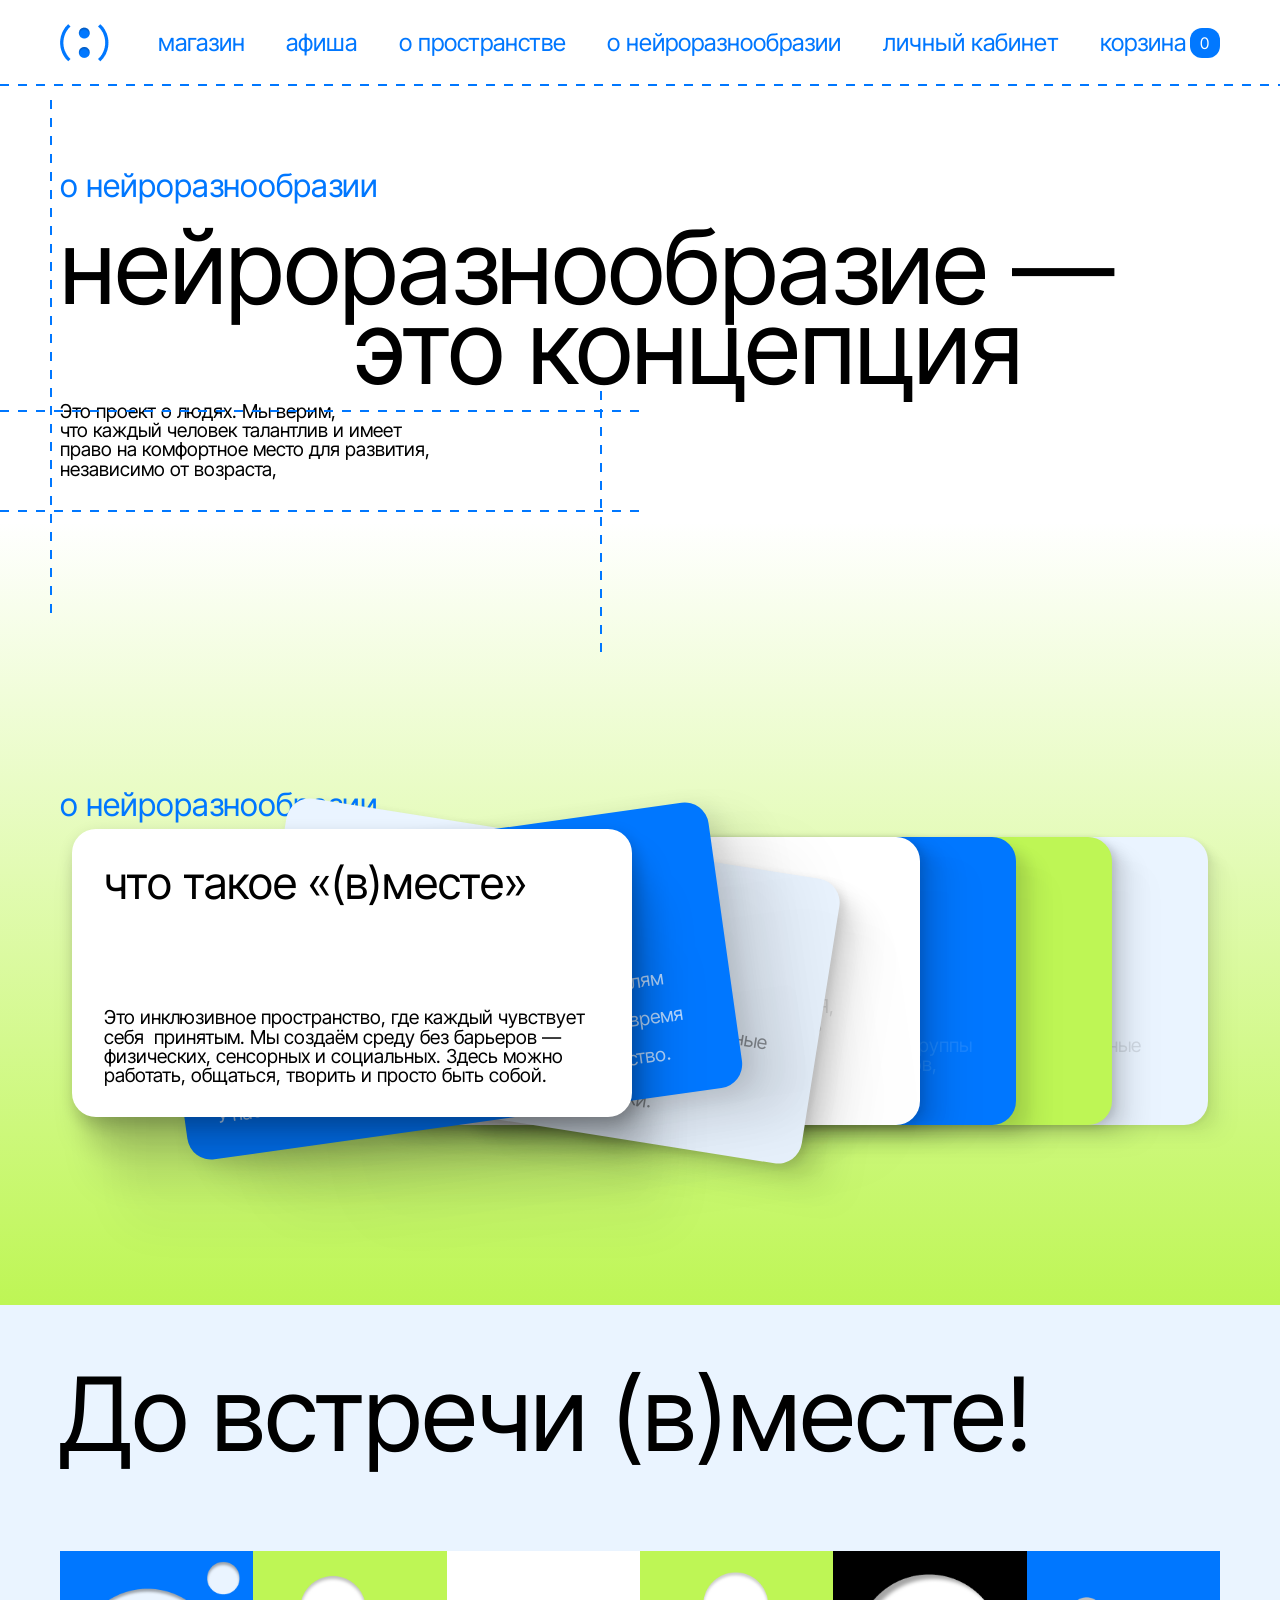
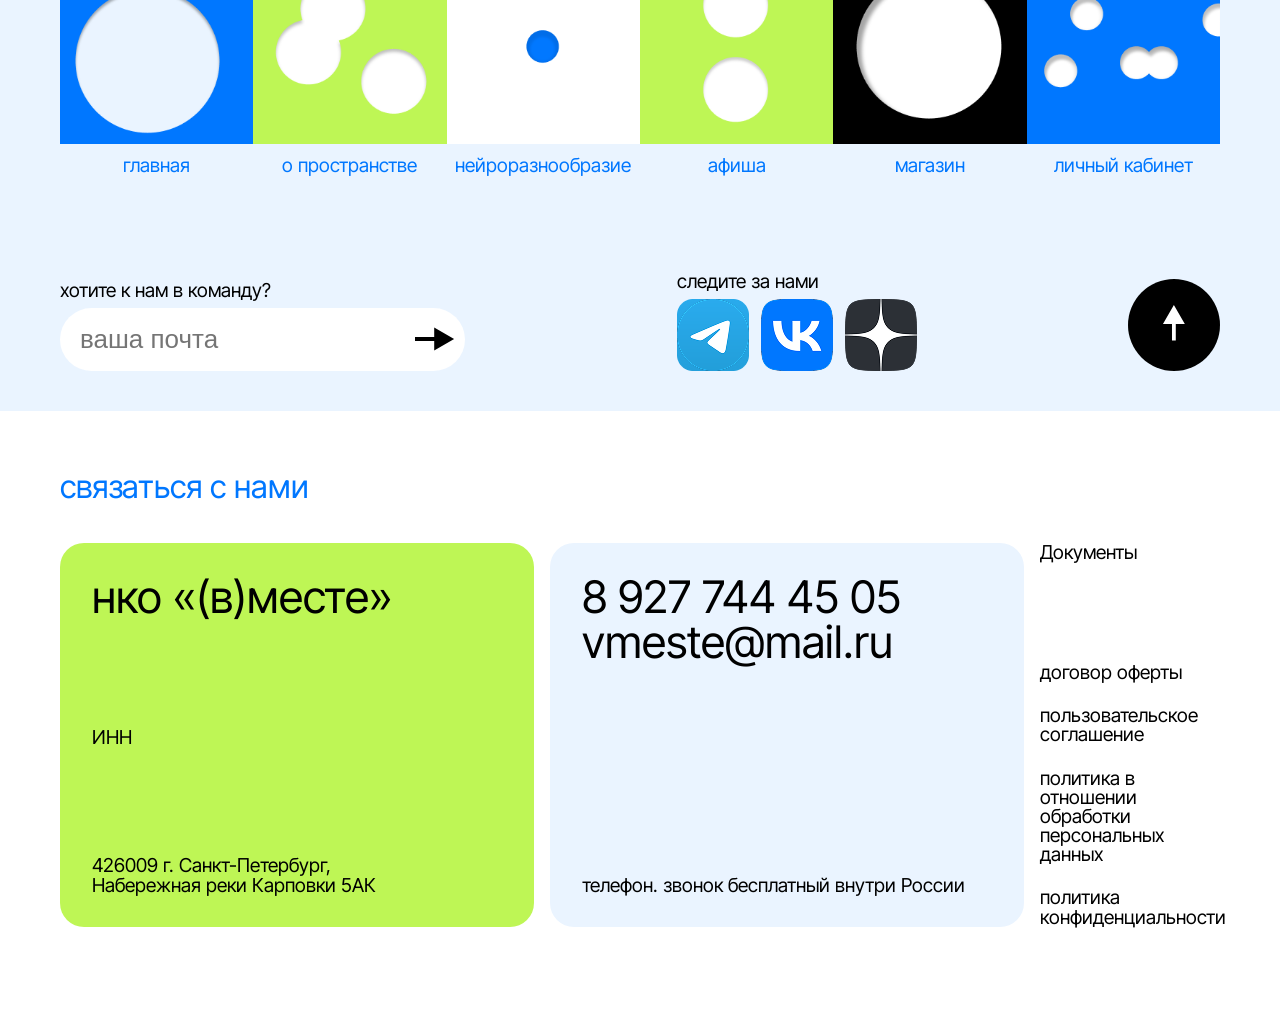
==== about neiro.html @ 38965b95 "Первый коммит" ====
<!DOCTYPE html>
<html lang="ru">
<head>
  <meta charset="UTF-8" />
  <meta name="viewport" content="width=device-width, initial-scale=1.0" />

  <!-- fonts -->
  <link href="https://fonts.googleapis.com/css2?family=Inter+Tight:wght@400&display=swap" rel="stylesheet">

  <!-- styles -->
  <link rel="stylesheet" href="styles/base/reset.css">
  <link rel="stylesheet" href="styles/base/variables.css">
  <link rel="stylesheet" href="styles/base/typography.css">
  

  <link rel="stylesheet" href="styles/layout/grid.css">
  <link rel="stylesheet" href="styles/layout/header.css">

  <link rel="stylesheet" href="styles/components/buttons.css">
  <link rel="stylesheet" href="styles/components/cards.css">
  <link rel="stylesheet" href="styles/components/akk.css">
  <link rel="stylesheet" href="styles/components/slider.css">

  <link rel="stylesheet" href="styles/layout/footer.css">
  <link rel="stylesheet" href="styles/utils/helpers.css">

  <link rel="stylesheet" href="styles/pages/abneiro.css">

  <title>(в)месте о нейроразнообразии</title>
</head>

<body>

 
    <!-- HEADER -->
  <header class="header">
    <div class="layout header__inner">

      <div class="logo">
      <a href="index.html"><img src="media/лого.png" alt="(в)месте"></a>
      </div>

    <!-- Десктопная навигация -->
      <nav class="nav">
        <a href="magazin.html">магазин</a>
        <a href="afisha.html">афиша</a>
        <a href="about vmeste.html">о пространстве</a>
        <a href="about neiro.html">о нейроразнообразии</a>
        <a href="lk.html" class="nav-cart">личный кабинет</a>
        <a href="korzina.html" class="cart">корзина
          <span class="nav-cart__icon">
            <svg width="30" height="30" viewBox="0 0 30 30" fill="none" xmlns="http://www.w3.org/2000/svg">
              <rect width="30" height="30" rx="12" fill="#0178FF"/>
            </svg>

            <span class="nav-cart__count">0</span>
          </span>
        </a>
      </nav>

    <!-- Мобильные элементы (видны только на мобилке) -->
      <div class="header__mobile-right">
        <!-- Иконка корзины -->
        <a href="korzina.html"  aria-label="Корзина">
           <span class="cart-icon__icon">
              <svg width="44" height="38" viewBox="0 0 44 38" fill="none" xmlns="http://www.w3.org/2000/svg">
                <path d="M21.542 0C25.9345 6.2473e-05 28.7988 1.90151 30.501 4.36328C31.9201 6.41578 32.4857 8.78502 32.5967 10.6074H40.2998C42.2017 10.6074 43.6236 12.3545 43.2373 14.2168L38.8047 35.584C38.5157 36.9761 37.289 37.9736 35.8672 37.9736H7.83008C6.42809 37.9736 5.21247 37.0032 4.90332 35.6357L0.0751953 14.2686C-0.348692 12.3924 1.0776 10.6077 3.00098 10.6074H10.3477C10.4828 8.78265 11.0841 6.40701 12.5361 4.35156C14.268 1.90026 17.1509 6.07893e-05 21.542 0ZM21.542 3C18.1528 3.00006 16.1721 4.40373 14.9863 6.08203C13.9622 7.53158 13.4917 9.25329 13.3584 10.6074H29.5898C29.4801 9.25083 29.037 7.52241 28.0332 6.07031C26.88 4.40241 24.9298 3.00006 21.542 3Z" fill="#0178FF"/>
                <path d="M21.2422 29.5723C20.388 29.5723 19.6589 29.3379 19.0547 28.8691C18.4505 28.4004 17.9896 27.7233 17.6719 26.8379C17.3542 25.9473 17.1953 24.8691 17.1953 23.6035C17.1953 22.3431 17.3542 21.2676 17.6719 20.377C17.9948 19.4811 18.4583 18.7988 19.0625 18.3301C19.6667 17.8561 20.3932 17.6191 21.2422 17.6191C22.0911 17.6191 22.8177 17.8561 23.4219 18.3301C24.026 18.7988 24.487 19.4811 24.8047 20.377C25.1276 21.2676 25.2891 22.3431 25.2891 23.6035C25.2891 24.8691 25.1302 25.9473 24.8125 26.8379C24.4948 27.7233 24.0339 28.4004 23.4297 28.8691C22.8307 29.3379 22.1016 29.5723 21.2422 29.5723ZM21.2422 28.3379C21.8203 28.3379 22.3099 28.153 22.7109 27.7832C23.112 27.4082 23.4167 26.8665 23.625 26.1582C23.8385 25.4499 23.9453 24.5983 23.9453 23.6035C23.9453 22.6035 23.8385 21.7493 23.625 21.041C23.4167 20.3327 23.112 19.791 22.7109 19.416C22.3099 19.041 21.8203 18.8535 21.2422 18.8535C20.3776 18.8535 19.7109 19.2702 19.2422 20.1035C18.7734 20.9368 18.5391 22.1035 18.5391 23.6035C18.5391 24.5983 18.6432 25.4499 18.8516 26.1582C19.0651 26.8665 19.3724 27.4082 19.7734 27.7832C20.1797 28.153 20.6693 28.3379 21.2422 28.3379Z" fill="white"/>
              </svg>

              <span class="nav-cart__count"></span>
            </span>
        </a>

        <!-- Бургер -->
        <button class="burger" aria-label="Открыть меню" aria-expanded="false">
          <span class="burger__line"></span>
          <span class="burger__line"></span>
          <span class="burger__line"></span>
        </button>
      </div>
    </div>
  </header>
  
  <div class="mobile-menu">
    <div class="mobile-menu__inner">
      <nav class="mobile-menu__nav">
        <a href="magazin.html">магазин</a>
        <a href="afisha.html">афиша</a>
        <a href="about vmeste.html">о пространстве</a>
        <a href="about neiro.html">о нейроразнообразии</a>
        <a href="lk.html">личный кабинет</a>
      </nav>
    </div>  
  </div>
  <main>

    <section class="hero">

    
      <div class="layout">

        <h3 id="zn1" class="full-width" >о нейроразнообразии</h3>
        <h1 id="neirotext1">нейро<wbr>разно<wbr>образие&nbsp;— </h1>
        <h1 id="neirotext2">это концепция</h1>
        <p id="neirotext3">Это&nbsp;проект&nbsp;о людях. Мы верим, что&nbsp;каждый человек талантлив и&nbsp;имеет право на&nbsp;комфортное место для&nbsp;развития, независимо от&nbsp;возраста, </p>
        
        <div class="hero__circle"></div>


        <div class="dashed-line dashed-line-1"></div>
        <div class="dashed-line dashed-line-2"></div>
        <div class="dashed-line dashed-line-3"></div>
        <div class="dashed-line dashed-line-4"></div>

      </div>

      <section id="faqneiro" class="faq">
        <div class="layout layout--padding">
          <h3 id="oneiro" class="block_name full-width">о нейроразнообразии</h3>
          <div class="abonement-stack">

            <article class="abonement-item abonement-item--white">
              <h2 class="abonement-item__title">что такое «(в)месте»</h2>
              <p class="abonement-item__description">
                Это инклюзивное пространство, где&nbsp;каждый чувствует себя &nbsp;принятым. 
                Мы&nbsp;создаём среду без&nbsp;барьеров&nbsp;— физических, сенсорных и&nbsp;социальных. 
                Здесь&nbsp;можно работать, общаться, творить и&nbsp;просто&nbsp;быть&nbsp;собой.</p>
            </article>
            
            <article class="abonement-item abonement-item--blue">
              <h2 class="abonement-item__title">кому подходит пространство?</h2>
              <p class="abonement-item__description">
                Всем! Людям с&nbsp;особенностями развития, родителям с&nbsp;детьми, тем&nbsp;кто&nbsp;работает удалённо, 
                ищет единомышленников или&nbsp;просто хочет провести время в&nbsp;принимающей атмосфере. 
                У&nbsp;нас&nbsp;нет&nbsp;«целевой&nbsp;аудитории»&nbsp;—&nbsp;есть&nbsp;сообщество.</p>
            </article>
            
            <article class="abonement-item abonement-item--lightblue">
              <h2 class="abonement-item__title">какая доступность предусмотрена?</h2>
              <p class="abonement-item__description">
                Пандусы и&nbsp;широкие проходы для&nbsp;колясок, тактильные направляющие, индукционные петли для&nbsp;слабослышащих,
                визуальные расписания, дружественное освещение без&nbsp;мерцания и&nbsp;тихая&nbsp;комната для&nbsp;сенсорной&nbsp;разгрузки.</p>
            </article>
            
            <article class="abonement-item abonement-item--white">
              <h2 class="abonement-item__title">как проходят мероприятия?</h2>
              <p class="abonement-item__description">
                Все события адаптированы: есть перевод на&nbsp;РЖЯ, субтитры, тихие зоны, возможность участвовать удалённо. 
                Ведущие обучены инклюзивному взаимодействию. Вы&nbsp;всегда можете сообщить о&nbsp;своих&nbsp;потребностях на&nbsp;входе.</p>
            </article>
            
            <article class="abonement-item abonement-item--blue">
              <h2 class="abonement-item__title">какие есть льготы?</h2>
              <p class="abonement-item__description">
                Бесплатный вход для&nbsp;людей с&nbsp;инвалидностью 1 группы и&nbsp;их&nbsp;сопровождающих. 
                Скидка 50% для&nbsp;студентов, пенсионеров и&nbsp;многодетных семей.</p>
            </article>
            
            <article class="abonement-item abonement-item--green">
              <h2 class="abonement-item__title">где&nbsp;мы&nbsp;находимся?</h2>
              <p class="abonement-item__description">
                Мы находимся в&nbsp;городе Санкт-Петербург в&nbsp;Петроградском районе. <br> 7&nbsp;минут от&nbsp;метро&nbsp;Петроградская.</p>
            </article>
            
            <article class="abonement-item abonement-item--lightblue">
              <h2 class="abonement-item__title">что входит в&nbsp;стоимость?</h2>
              <p class="abonement-item__description">
                Чай, кофе и&nbsp;печенье без&nbsp;ограничений, доступ во&nbsp;все&nbsp;зоны пространства, 
                участие в&nbsp;некоторых активностях, быстрый Wi-Fi, библиотека, настольные игры.
                А&nbsp;главное&nbsp;— принимающее сообщество и&nbsp;атмосфера&nbsp;где&nbsp;тебя&nbsp;ждут.</p>
            </article>
            
          </div>
        </div>


      </section>


    </section>



    <!-- FAQ -->
    

  </main>






  <!-- FOOTER -->
  <footer class="footer">
    <div id="fbackf" >
      <div class="layout">
        <h1 id="zf" class="full-width" >До встречи (в)месте!</h1>
        <article class="foot_nav"> 
          <div class="navc"> 
            <a href="index.html"><img src="media/f1.png" alt=""></a>
            <a href="index.html"><p>главная</p></a>
          </div>

          <div class="navc"> 
            <a href="about vmeste.html"><img src="media/f2.png" alt=""></a>
            <a href="about vmeste.html"><p>о пространстве</p></a>
          </div>

          <div class="navc"> 
            <a href="about neiro.html"><img src="media/f3.png" alt=""></a>
            <a href="about neiro.html"><p>нейроразнообразие</p></a>
          </div>

          <div class="navc"> 
            <a href="afisha.html"><img src="media/f4.png" alt=""></a>
            <a href="afisha.html"><p>афиша</p></a>
          </div>

          <div class="navc"> 
            <a href="magazin.html"><img src="media/f5.png" alt=""></a>
            <a href="magazin.html"><p>магазин</p></a>
          </div>

          <div class="navc"> 
            <a href="lk.html"> <img src="media/f6.png" alt=""></a>
            <a href="lk.html"><p>личный кабинет</p></a>
          </div>

        </article>
      
        <div class="nizb">
          <div class="footer__subscribe">
            <p class="footer__subscribe-text">хотите к нам в команду?</p>
            <form class="input-arrow">
              <input 
                type="email" 
                placeholder="ваша почта" 
                class="input-arrow__field"
              >

              <button type="submit" class="input-arrow__btn">
                <!-- вставь сюда SVG из Figma -->
                <svg width="40" height="23" viewBox="0 0 40 23" fill="none" xmlns="http://www.w3.org/2000/svg">
                <path d="M39.124 11.5006L19.2046 23.0012L19.2046 13.4926L-9.38835e-07 13.4926L-6.6163e-07 9.50867L19.2046 9.50868L19.2046 1.33629e-06L39.124 11.5006Z" fill="black"/>
                </svg>

              </button>
            </form>
          </div>
      
        
          <div class="footer__socials">
            <p>следите за нами</p>
            <div class="footer__icons">
              <a href="#" aria-label="Telegram" class="icon"><img src="media/icon_telegram.png" alt=""></a>
              <a href="#" aria-label="VK" class="icon"><img src="media/icon_vk.png" alt=""></a>
              <a href="#" aria-label="Еще" class="icon"><img src="media/icon_dzen.png" alt=""></a>
            </div>
          </div>

          <div>
            <button class="footer__buttonup"> 
              <svg width="35" height="57" viewBox="0 0 35 57" fill="none" xmlns="http://www.w3.org/2000/svg">
              <path d="M17.3203 -1.30331e-06L34.6406 30L20.3203 30L20.3203 56.1973L14.3203 56.1973L14.3203 30L-1.97128e-06 30L17.3203 -1.30331e-06Z" fill="white"/>
              </svg>

            </button>
          </div>
        </div>
      </div>
        
    </div>


    <div id="sback" class="layout"> 

      <h3 id="contactz"  class="full-width">связаться с нами</h3>

          <div class="footer__contacts">

            <!-- карточка 1 -->
            <div class="footer__card footer__card--narrow footer__card--green">
              <h2>нко «(в)месте»</h2>
              <p>ИНН</p>
              <p>
                426009 г. Санкт-Петербург,<br>
                Набережная реки Карповки 5АК
              </p>
            </div>

            <!-- карточка 2 -->
            <div class="footer__card footer__card--narrow footer__card--blue">
              <div><h2>8 927 744 45 05</h2>
              <h2>vmeste@mail.ru</h2></div>
              <p class="footer__note">телефон. звонок бесплатный внутри России</p>
            </div>

            <!-- карточка 3 -->
            <div class="footer__links">
              <p>Документы</p>
              <div class="footer__linksw"> 
               <a href="#"><p>договор оферты</p></a>
               <a href="#"><p>пользовательское соглашение</p></a>
               <a href="#"><p>политика в отношении обработки персональных данных</p></a>
               <a href="#"><p>политика конфиденциальности</p></a>
              </div>
              
            </div>
          </div>

    </div>
  


  </footer>

  <script>
    (function() {
      // Текстовые элементы
      const heroElements = [
        document.getElementById('zn1'),
        document.getElementById('neirotext1'),
        document.getElementById('neirotext2'),
        document.getElementById('neirotext3')
      ].filter(el => el !== null);
      
      heroElements.forEach((el, index) => {
        el.classList.add('fade-up');
        el.classList.add(`fade-up-delay-${Math.min(index + 1, 4)}`);
      });
      
      // Блок faqneiro
      const faqBlock = document.getElementById('faqneiro');
      if (faqBlock) {
        faqBlock.classList.add('fade-up', 'fade-up-delay-5');
      }
      
      // Кружочек
      const circle = document.querySelector('.hero__circle');
      
      // Наблюдатель ТОЛЬКО для текстов (без кружочка!)
      const observer = new IntersectionObserver((entries) => {
        entries.forEach(entry => {
          if (entry.isIntersecting) {
            entry.target.classList.add('visible');
            observer.unobserve(entry.target);
          }
        });
      }, { threshold: 0.1 });
      
      // Наблюдаем ТОЛЬКО за текстами
      document.querySelectorAll('.fade-up').forEach(el => {
        observer.observe(el);
      });
      
      // Дополнительная проверка видимости ТОЛЬКО для текстов
      const checkVisibility = () => {
        document.querySelectorAll('.fade-up').forEach(el => {
          const rect = el.getBoundingClientRect();
          if (rect.top < window.innerHeight - 50 && !el.classList.contains('visible')) {
            el.classList.add('visible');
            observer.unobserve(el);
          }
        });
      };
      
      checkVisibility();
      window.addEventListener('scroll', checkVisibility, { passive: true });
      
      // КРУЖОЧЕК: появляется через 2 секунды после загрузки
      // (после того как все тексты уже показались)
      setTimeout(() => {
        if (circle) {
          circle.classList.add('visible');
        }
      }, 2100);  // 2.1 секунды — после всех текстовых анимаций
      
    })();
  </script>

  <script src="js/up.js"></script>
  <script src="js/burger.js"></script>
  <script src="js/akk.js"></script>

<!-- ПЛАВНОЕ ПОЯВЛЕНИЕ ТЕКСТОВ В HERO (СТРАНИЦА О НЕЙРОРАЗНООБРАЗИИ) -->
 
</body>
</html>
---- styles/base/variables.css ----
:root {
  /* =========================
     COLORS
  ========================== */
  --black: #000;
  --white: #fff;
  --blue: #0077FF;
  --dark-blue: #0066da;
  --light-blue: #EAF4FF;
  --green: #BEF655;

  /* =========================
     GRADIENTS
  ========================== */
  --gradient-main: linear-gradient(to top, #BEF655 0%, #FFFFFF 60%);

  /* =========================
     LAYOUT
  ========================== */
  --header-height: 86px;

  /* =========================
     SPACING (8pt system)
  ========================== */
  --space-4: 4px;
  --space-8: 8px;
  --space-16: 16px;
  --space-24: 24px;
  --space-32: 32px;
  --space-64: 64px;

  /* =========================
     TYPOGRAPHY BASE
  ========================== */
  --font-primary: "Inter Tight", sans-serif;
  --lh-100: 100%;
  --font-weight: 400;

  /* =========================
     TYPOGRAPHY SIZES (clamp)
  ========================== */
  --h1: clamp(54px, 8vw, 128px);
  --h2: clamp(28px, 3.5vw, 64px);
  --h3: clamp(16px, 2.5vw, 32px);
  --body: clamp(12px, 1.5vw, 20px);
  --dec: clamp(12px, 1.5vw, 16px);
  --nav: clamp(16px, 2vw, 24px);
  --btn-primary: clamp(16px, 2.5vw, 32px);
  --btn-secondary: clamp(12px, 1.5vw, 20px);

  /* =========================
     BUTTON PADDING
  ========================== */
  --btn-padding-mobile: 12px 24px;
  --btn-padding-desktop: 22px 60px;
}

/* ===== ГЛОБАЛЬНЫЕ СТИЛИ ССЫЛОК ===== */
---- styles/base/typography.css ----
h1, h2, h3, p {
  font-family: var(--font-primary);
  line-height: var(--lh-100);
  font-weight: var(--font-weight);
  margin: 0;
}

h1 { font-size: var(--h1); }
h2 { font-size: var(--h2); }
h3 { font-size: var(--h3); }

p {
  font-size: var(--body);
}

.dec {
  font-family: var(--font-primary);
  line-height: var(--lh-100);
  font-weight: var(--font-weight);
  margin: 0;
  font-size: var(--dec);
}

.zone-label {
  font-family: var(--font-primary);
  font-size: var(--body);
  fill: black;
  pointer-events: none; /* критично */
}
---- styles/layout/grid.css ----
/* ===== АДАПТИВНАЯ СЕТКА ===== */
.layout {
  --grid-columns: 12;
  --grid-gap: clamp(8px, 1.25vw, 24px);
  
  display: grid;
  grid-template-columns: repeat(var(--grid-columns), 1fr);
  gap: var(--grid-gap);
  
  width: 100%;
  max-width: 1608px;
  margin: 0 auto;
  padding: 0;
}

.layout--padding {
  padding-top: 120px;
  padding-bottom: 120px;
}

/* Декоративная линия снизу */
#locate {
  position: relative;
}

#locate::after {
  content: '';
  position: absolute;
  bottom: 0;
  left: 0;
  width: 100%;
  height: 2px;
  background: repeating-linear-gradient(
    to right,
    var(--blue) 0px,
    var(--blue) 9px,
    transparent 9px,
    transparent 18px
  );
  background-repeat: no-repeat;
}

.flex {
  display: flex;
  justify-self: center;
  flex-direction: column;
  align-items: center;
}


/* ===== ПЛАНШЕТ ===== */
@media (max-width: 1608px) {
  .layout {
    --grid-columns: 12;
    padding: 0 60px;
  }
  
  .layout--padding {
    padding-top: 80px;
    padding-bottom: 80px;
  }
}

/* ===== ПЛАНШЕТ ===== */
@media (max-width: 1156px) {
  .layout {
    --grid-columns: 6;
    padding: 0 24px;
  }
  
  .layout--padding {
    padding-top: 80px;
    padding-bottom: 80px;
  }
}

/* ===== МОБИЛКА ===== */
@media (max-width: 756px) {
  .layout {
    --grid-columns: 4;
    padding: 0 8px;
  }
  
  .layout--padding {
    padding-top: 60px;
    padding-bottom: 60px;
  }


}
---- styles/layout/header.css ----
/* ===== HEADER ===== */
.header {
  position: fixed;
  top: 0;
  left: 0;
  width: 100%;
  height: var(--header-height);
  z-index: 1000;

  display: flex;
  align-items: center;
  backdrop-filter: blur(15px);
  -webkit-backdrop-filter: blur(10px);
}

.header__inner {
  width: 100%;
  align-items: center;
}

/* ===== ЛОГОТИП ===== */
.logo {
  grid-column: 1 / 4;
  display: flex;
  align-items: center;
}

.logo img {
  display: block;
  max-width: 100%;
  height: auto;
}

/* ===== НАВИГАЦИЯ ===== */
.nav {
  grid-column: 5 / -1;
  display: flex;
  justify-content: space-between;
  align-items: center;
  font-family: var(--font-primary);
  font-size: var(--nav);
  line-height: var(--lh-100);
  font-weight: var(--font-weight);
  text-decoration: none;
}

.nav a {
  color: var(--blue);
  text-decoration: none;
  display: flex;
  align-items: center;
}

.nav a:hover {
  color: var(--dark-blue);
  text-decoration: none;
}

/* ===== ДЕКОРАТИВНАЯ ЛИНИЯ СНИЗУ ===== */
.header::after {
  content: '';
  position: absolute;
  bottom: 0;
  left: 0;
  width: 100%;
  height: 2px;
  background: repeating-linear-gradient(
    to right,
    var(--blue),
    var(--blue) 9px,
    transparent 9px,
    transparent 18px
  );
}

/* ===== МОБИЛЬНЫЕ ЭЛЕМЕНТЫ (по умолчанию скрыты) ===== */
.header__mobile-right {
  display: none;
}

.cart {
  gap: 4px;
}

.cart-icon {
  display: none;
  position: relative;
  width: 32px;
  height: 32px;
  cursor: pointer;
}

.nav-cart {
  display: inline-flex;
  align-items: center;
  text-decoration: none;
  color: var(--blue);
  gap: 4px;
}

.nav-cart__icon {
  position: relative;
  display: inline-flex;
  align-items: center;
  justify-content: center;
}

.nav-cart__icon svg {
  display: block;
}

.nav-cart__count {
  position: absolute;
  top: 50%;
  left: 50%;
  transform: translate(-50%, -50%);
  color: white;
  font-family: var(--font-primary);
  font-size: 16px;
  font-weight: 400;
  line-height: 1;
  pointer-events: none;
}

.burger {
  display: none;
  width: 32px;
  height: 32px;
  background: none;
  border: none;
  cursor: pointer;
  flex-direction: column;
  justify-content: center;
  align-items: center;
  gap: 6px;
  padding: 0;
  z-index: 1001;
}

.burger__line {
  display: block;
  width: 32px;
  height: 3px;
  background: var(--black);
  border-radius: 3px;
  transition: transform 0.3s ease, opacity 0.3s ease;
}

/* Анимация в крестик */
.burger.active .burger__line:nth-child(1) {
  transform: translateY(9px) rotate(45deg);
}

.burger.active .burger__line:nth-child(2) {
  opacity: 0;
}

.burger.active .burger__line:nth-child(3) {
  transform: translateY(-9px) rotate(-45deg);
}

/* ===== МОБИЛЬНОЕ МЕНЮ ===== */
.mobile-menu {
  display: none;
  position: fixed;
  top: 0;
  left: 0;
  width: 100%;
  height: 310px;
  background: var(--white);
  z-index: 999;
  padding-top: calc(var(--header-height) + 16px);
  box-shadow: 0 4px 20px rgba(0, 0, 0, 0.1);
  transform: translateY(-100%);
  transition: transform 0.4s cubic-bezier(0.4, 0, 0.2, 1);
}

.mobile-menu.active {
  transform: translateY(0);
}

.mobile-menu__inner {
  display: grid;
  grid-template-columns: repeat(4, 1fr);
  column-gap: 8px;
  justify-content: center;
  padding: 0 clamp(16px, 8vw - 60px, 156px);
}

.mobile-menu__nav {
  grid-column: 2 / 5;
  display: flex;
  flex-direction: column;
  gap: 16px;
}

.mobile-menu__nav a {
  font-family: var(--font-primary);
  font-size: 16px;
  line-height: var(--lh-100);
  font-weight: var(--font-weight);
  color: var(--black);
  text-decoration: none;
}

.mobile-menu__nav a:hover {
  color: var(--blue);
}

/* ===== АДАПТИВ ===== */

/* Ноутбук (1608px) */
@media (max-width: 1608px) {
  .logo {
    grid-column: 1 / 2;
  }
  
  .nav {
    grid-column: 2 / -1;
  }
}

/* Планшет (1156px) */
@media (max-width: 1156px) {
  .logo {
    grid-column: 1 / 2;
  }
  
  .nav {
    grid-column: 2 / -1;
  }
}

/* Мобилка (756px) */
@media (max-width: 756px) {
  .header {
    height: var(--header-height);
  }
  
  .logo {
    grid-column: 1 / 3;
  }
  
  /* Скрываем десктопную навигацию */
  .nav {
    display: none;
  }
  
  /* Показываем корзину, бургер, мобильное меню */
  .header__mobile-right {
    display: flex;
    align-items: center;
    gap: 16px;
    grid-column: 3 / -1;
    justify-content: flex-end;
  }
  
  .cart-icon {
    display: flex;
  }
  
  .burger {
    display: flex;
  }
  
  .mobile-menu {
    display: block;
  }
}

/* ===== МОБИЛЬНОЕ МЕНЮ ===== */
.mobile-menu {
  position: fixed;
  top: 0;
  left: 0;
  width: 100%;
  height: 100vh;
  background: var(--white);
  z-index: 999;
  padding-top: calc(var(--header-height) + 20px);
  transform: translateX(-100%);
  transition: transform 0.3s cubic-bezier(0.4, 0, 0.2, 1);
  overflow-y: auto;
  box-shadow: 0 4px 20px rgba(0, 0, 0, 0.1);
}

.mobile-menu.active {
  transform: translateX(0);
}

.mobile-menu__inner {
  padding: 0 20px;
}

.mobile-menu__nav {
  display: flex;
  flex-direction: column;
  gap: 24px;
}

.mobile-menu__nav a {
  font-family: var(--font-primary);
  font-size: 20px;
  line-height: var(--lh-100);
  font-weight: var(--font-weight);
  color: var(--blue);
  text-decoration: none;
  padding: 12px 0;
  border-bottom: 1px solid rgba(1, 120, 255, 0.15);
}

.mobile-menu__nav a:last-child {
  border-bottom: none;
}

.mobile-menu__nav a:hover {
  color: var(--dark-blue);
}

.mobile-menu .nav-cart__icon,
.mobile-menu .nav-cart__icon svg,
.mobile-menu .nav-cart__icon rect {
    display: none !important;
}
---- styles/components/buttons.css ----
.btn {
  font-family: var(--font-primary);
  line-height: var(--lh-100);
  font-weight: var(--font-weight);

  border: none;
  border-radius: 999px;
  cursor: pointer;

  display: inline-flex;
  align-items: center;
  justify-content: center;
  text-align: center;

  transition: background 0.2s ease;
  
  text-decoration: none;
  user-select: none;
  -webkit-tap-highlight-color: transparent;
}


.btn--link {
  background: none;
  color: var(--blue);
  font-size: var(--btn-secondary);
  text-decoration: underline;
 

}

.btn--link:hover {
  background: none;
  color: var(--dark-blue);
    
}

.btn--link:active {
  background: none;
  color: var(--black);
    
}



.btn--linkzak {
  background: none;
  color: var(--blue);
  font-size: var(--btn-secondary);
  text-decoration: underline;
   font-size: 14px;

}

.btn--linkzak:hover {
  background: none;
  color: red;
    
}

.btn--linkzak:active {
  background: none;
  color: var(--black);
    
}

/* ===== PRIMARY BUTTON ===== */
.btn--primary {
  background: var(--black);
  color: var(--white);

  font-size: var(--btn-primary);
  padding: clamp(12px, 1.5vw, 22px) clamp(24px, 3vw, 60px);
  min-height: clamp(44px, 4vw, 72px);
  font-weight: 400;
}

/* Hover */
.btn--primary:hover {
  background: var(--blue);
}

/* Focus (WCAG) */
.btn--primary:focus-visible {
  outline: 3px solid var(--green);
  outline-offset: 3px;
  background: var(--blue);
}

/* Active */
.btn--primary:active {
  background: var(--dark-blue);
  transform: scale(0.97);
  transition: transform 0.1s ease;
}

/* Disabled */
.btn--primary:disabled,
.btn--primary[aria-disabled="true"] {
  opacity: 0.5;
  cursor: not-allowed;
  pointer-events: none;
  background: var(--black);
}

/* Visited */
.btn--primary:visited {
  color: var(--white);
}

/* ===== SECONDARY BUTTON ===== */
.btn--secondary {
  background: var(--black);
  color: var(--white);

  font-size: var(--btn-secondary);
  padding: clamp(10px, 1vw, 16px) clamp(20px, 2.5vw, 40px);
  min-height: clamp(44px, 3vw, 56px);
}

.btn--white{
  background: var(--white);
  color: var(--blue);

  font-size: var(--btn-secondary);
  padding: clamp(10px, 1vw, 16px) clamp(20px, 2.5vw, 40px);
  min-height: clamp(44px, 3vw, 56px);
}

.btn--white:hover {
  background: var(--black);
  color: var(--white);
}


.btn--white:active {
  background: var(--black);
  color: var(--light-blue);
  scale: calc(0.95);
}

/* Hover */
.btn--secondary:hover {
  background: var(--blue);
}

/* Focus (WCAG) */
.btn--secondary:focus-visible {
  outline: 3px solid var(--green);
  outline-offset: 3px;
  background: var(--blue);
}

/* Active */
.btn--secondary:active {
  background: var(--blue);
  transform: scale(0.97);
  transition: transform 0.1s ease;
}

/* Disabled */
.btn--secondary:disabled,
.btn--secondary[aria-disabled="true"] {
  opacity: 0.5;
  cursor: not-allowed;
  pointer-events: none;
  background: var(--black);
}

/* ===== МОДИФИКАТОРЫ ШИРИНЫ ===== */
.btn--full {
  width: 100%;
  display: flex;
}

.btn--block {
  width: 100%;
  display: flex;
  min-height: clamp(44px, 4vw, 72px);
}

/* ===== ВЫСОКИЙ КОНТРАСТ ===== */
@media (forced-colors: active) {
  .btn {
    border: 2px solid ButtonText;
  }
  
  .btn--primary:hover,
  .btn--secondary:hover {
    background: Highlight;
    color: HighlightText;
  }
}

/* ===== УМЕНЬШЕНИЕ ДВИЖЕНИЯ ===== */
@media (prefers-reduced-motion: reduce) {
  .btn {
    transition: none;
  }
  
  .btn--primary:active,
  .btn--secondary:active {
    transform: none;
  }
}
---- styles/components/cards.css ----
/* ===== БАЗОВАЯ КАРТОЧКА ===== */
.card {
  display: flex;
  flex-direction: column;
  justify-content: space-between;
  align-items: flex-start;
  padding: 32px;
  border-radius: 24px;
  transition: transform 0.2s ease, box-shadow 0.2s ease;
}

/* ===== МОДИФИКАТОРЫ ШИРИНЫ ===== */
.card--wide {
  grid-column: span 7;
}

.card--narrow {
  grid-column: span 5;
}

.card--standart {
  grid-column: span 6;
}


/* ===== МОДИФИКАТОРЫ ЦВЕТА ===== */
.card--blue {
  background-color: var(--light-blue);
}

.card--green {
  background-color: var(--green);
}

.card--geo {
  background-color: var(--light-blue);
}

.card--white {
  background-color: var(--white);
}

/* ===== МОДИФИКАТОРЫ ВЫСОТЫ ===== */
.card--tall {
  height: 680px;
}

.card--mid {
  height: 434px;
}

.card--medium {
  height: 486px;
}

.card--short {
  height: 280px;
}

/* ===== РАСШИРЕНИЕ ДЛЯ ФУТЕРА ===== */
.footer__card {
  display: flex;
  flex-direction: column;
  justify-content: space-between;
  align-items: flex-start;
  padding: 32px;
  border-radius: 24px;
  transition: transform 0.2s ease, box-shadow 0.2s ease;
  height: 384px;
}

.footer__card--narrow {
  grid-column: span 5;
}

.footer__card--blue {
  background-color: var(--light-blue);
}

.footer__card--green {
  background-color: var(--green);
}

/* ===== НОУТБУК (1608px) ===== */
@media (max-width: 1608px) {
  .card--tall {
    height: 480px;
  }

  .card--mid {
    height: 300px;
  }

  .card--medium {
    height: 300px;
  }

  .card--short {
    height: 180px;
  }
}

/* ===== ПЛАНШЕТ (1156px) ===== */
@media (max-width: 1156px) {

  .card--standart {
    grid-column: span 3;
  }

  .card--wide {
    grid-column: span 3;
  }

  .card--narrow {
    grid-column: span 3;
  }

  .card--tall {
    height: 380px;
  }

  .card--mid {
    height: 300px;
  }

  .card--medium {
    height: 300px;
  }

  .card--short {
    height: 180px;
  }
}

/* ===== МОБИЛКА (756px) ===== */
@media (max-width: 756px) {
  .card--wide {
    grid-column: span 4;
  }

  .card--standart {
    grid-column: span 4;
  }

  .card--narrow {
    grid-column: span 4;
  }

  .card--tall {
    height: 380px;
  }

  .card--mid {
    height: 300px;
  }

  .card--medium {
    height: 300px;
  }

  .card--short {
    height: 180px;
  }
}
---- styles/components/akk.css ----
/* ===== БАЗОВЫЙ ЭЛЕМЕНТ АБОНЕМЕНТА ===== */
.abonement-item {
  display: flex;
  flex-direction: column;
  justify-content: space-between;
  align-items: flex-start;
  padding: 32px;
  border-radius: 24px;
  transition: transform 0.5s cubic-bezier(0.34, 1.56, 0.64, 1),
              box-shadow 0.5s cubic-bezier(0.34, 1.56, 0.64, 1);
  transform-origin: center center;
  cursor: pointer;
  
  /* Уникальные размеры для абонемента */
  width: 792px;
  height: 408px;
  position: absolute;
  top: 0;
  left: 0;
}

/* ===== МОДИФИКАТОРЫ ЦВЕТА ===== */
.abonement-item--white {
  background-color: var(--white);
}

.abonement-item--blue {
  background-color: var(--blue);
}

.abonement-item--lightblue {
  background-color: var(--light-blue);
}

.abonement-item--green {
  background-color: var(--green);
}

/* ===== СТИЛИ ТЕКСТА ВНУТРИ ===== */
.abonement-item__title,
.abonement-item__description {
  transition: opacity 0.5s cubic-bezier(0.34, 1.56, 0.64, 1);
}

/* ===== СОСТОЯНИЯ ===== */
.abonement-item.active-card {
  transform: translateY(-8px) rotate(0deg) !important;
  filter: blur(0) !important;
}

.abonement-item.active-card .abonement-item__title,
.abonement-item.active-card .abonement-item__description {
  opacity: 1 !important;
}

/* ===== ИНДИВИДУАЛЬНЫЕ ТЕНИ ДЛЯ КАЖДОЙ КАРТОЧКИ ===== */
.abonement-item:nth-child(1) {
  box-shadow: 
    3px 7px 17px 0 rgba(0, 0, 0, 0.2),
    12px 28px 31px 0 rgba(0, 0, 0, 0.17),
    27px 64px 41px 0 rgba(0, 0, 0, 0.1),
    47px 113px 49px 0 rgba(0, 0, 0, 0.03),
    74px 177px 54px 0 rgba(0, 0, 0, 0);
}

.abonement-item:nth-child(2) {
  box-shadow: 
    153px 105px 74px 0 rgba(0, 0, 0, 0.01),
    85px 59px 62px 0 rgba(0, 0, 0, 0.05),
    38px 26px 46px 0 rgba(0, 0, 0, 0.09),
    9px 7px 25px 0 rgba(0, 0, 0, 0.1);
}

.abonement-item:nth-child(2) p,
.abonement-item:nth-child(2) h2 {
  color: white;
}

.abonement-item:nth-child(3) {
  box-shadow: 
    60px 42px 29px 0 rgba(0, 0, 0, 0.01),
    34px 24px 25px 0 rgba(0, 0, 0, 0.05),
    15px 11px 18px 0 rgba(0, 0, 0, 0.09),
    4px 3px 10px 0 rgba(0, 0, 0, 0.1);
}

.abonement-item:nth-child(4) {
  box-shadow: 
    58px 25px 25px 0 rgba(0, 0, 0, 0.01),
    32px 14px 21px 0 rgba(0, 0, 0, 0.05),
    14px 6px 16px 0 rgba(0, 0, 0, 0.09),
    4px 2px 9px 0 rgba(0, 0, 0, 0.1);
}

.abonement-item:nth-child(5) {
  box-shadow: 
    42px 34px 22px 0 rgba(0, 0, 0, 0.01),
    24px 19px 18px 0 rgba(0, 0, 0, 0.05),
    10px 9px 14px 0 rgba(0, 0, 0, 0.09),
    3px 2px 7px 0 rgba(0, 0, 0, 0.01);
}

.abonement-item:nth-child(5) p,
.abonement-item:nth-child(5) h2 {
  color: white;
}

.abonement-item:nth-child(6) {
  box-shadow: 
    44px 28px 21px 0 rgba(0, 0, 0, 0.01),
    25px 16px 18px 0 rgba(0, 0, 0, 0.05),
    11px 7px 13px 0 rgba(0, 0, 0, 0.09),
    3px 2px 7px 0 rgba(0, 0, 0, 0.1);
}

.abonement-item:nth-child(7) {
  box-shadow: 
    27px 21px 14px 0 rgba(0, 0, 0, 0.01),
    15px 12px 12px 0 rgba(0, 0, 0, 0.03),
    7px 5px 9px 0 rgba(0, 0, 0, 0.04),
    2px 1px 5px 0 rgba(0, 0, 0, 0.05);
}

/* ===== КОНТЕЙНЕР ДЛЯ СТЕКА ===== */
.abonement-stack {
  grid-column: 1 / -1;
  position: relative;
  min-height: 472px;
}

/* ===== АДАПТИВНОСТЬ ===== */
/* Ноутбук (1608px) */
@media (max-width: 1608px) {
  .abonement-stack {
    min-height: 388px;
  }
  
  .abonement-item {
    width: 560px;
    height: 324px;
  }
  
  
}

/* Планшет (1156px) */
@media (max-width: 1156px) {
  .abonement-stack {
    display: flex;
    overflow-x: auto;
    scroll-snap-type: x mandatory;
    gap: 16px;
    min-height: auto;
    padding: 80px 12px;
    margin: -80px -12px;
    -webkit-overflow-scrolling: touch;
    -ms-overflow-style: none;
    scrollbar-width: none;
  }
  
  .abonement-stack::-webkit-scrollbar {
    display: none;
  }
  
  .abonement-item {
    position: relative;
    left: auto !important;
    top: auto;
    flex-shrink: 0;
    scroll-snap-align: center;
    transform: none !important;
    width: 670px;
    height: 320px;
  }
  
  .abonement-item.active-card {
    transform: none !important;
  }
  
  .abonement-item__title,
  .abonement-item__description {
    opacity: 1 !important;
  }
}

/* Мобилка (756px) */
@media (max-width: 756px) {
  .abonement-stack {
    padding: 100px 12px;
    margin: -100px -12px;
    gap: 12px;
  }

  .abonement-item {
    width: 100%;
    height: auto;
    min-height: 200px;
    padding: 20px;
  }
}
---- styles/components/slider.css ----
.slider {
    width: 1088px;
    background: transparent;
    padding: 54px 0 48px 0;
}

.range-slider {
    width: 100%;
}

/* подписи сверху */
.labels-top {
    display: flex;
    justify-content: space-between;
    margin-bottom: 20px;
    padding: 0;
}

/* трек (дорожка) */
.slider-track {
    position: relative;
    width: 100%;
    height: 60px;
}

/* фоновая линия трека — ЧЁРНАЯ */
.slider-track::before {
    content: '';
    position: absolute;
    top: 50%;
    left: 0;
    transform: translateY(-50%);
    width: 100%;
    height: 4px;
    background: #000000;
    border-radius: 10px;
    z-index: 1;
}

/* заливка прогресса */
.track-fill {
    position: absolute;
    top: 50%;
    left: 0;
    transform: translateY(-50%);
    height: 5px;
    background: var(--green);
    border-radius: 10px;
    width: 0%;
    transition: width 0.25s ease-out;
    z-index: 2;
}

/* контейнер для кнопок */
.track-buttons {
    position: relative;
    width: 100%;
    height: 100%;
    z-index: 3;
    display: flex;
    justify-content: space-between;
    align-items: center;
}

/* каждая кнопка на ползунке */
.track-btn {
    width: 32px;
    height: 32px;
    border-radius: 50%;
    background: #000000;
    border: none;
    color: white;
    font-weight: 700;
    font-size: 0.7rem;
    font-family: monospace;
    cursor: pointer;
    transition: all 0.2s cubic-bezier(0.2, 0.9, 0.4, 1.2);
    
    display: flex;
    align-items: center;
    justify-content: center;
    z-index: 10;
    position: relative;
}

.track-btn.green {
    background: var(--green);
    color: #000000;
}

/* активная кнопка */
.track-btn.active {
    background: var(--green) !important;
    color: #000000 !important;
    transform: scale(1.25);
    box-shadow: inset 0 4px 6px rgba(0,0,0,0.25);
    position: relative;
    z-index: 20;
}

/* ховер для чёрных кнопок */
.track-btn:hover:not(.green) {
    transform: scale(1.1);
    background: #222222;
    box-shadow: inset 0 4px 6px rgba(0,0,0,0.25);
}

/* ховер для зелёных, но не активных */
.track-btn.green:hover:not(.active) {
    transform: scale(1.1);
    background: var(--black);
}

/* ===== НОУТБУК (1608px) ===== */
@media (max-width: 1608px) {
    .slider {
        width: 1000px;
        padding: 40px 0 36px 0;
    }
}

/* ===== ПЛАНШЕТ (1156px) ===== */
@media (max-width: 1156px) {
    .slider {
        width: 600px;
        padding: 32px 20px 28px 20px;
    }
    
    .track-btn {
        width: 28px;
        height: 28px;
        font-size: 0.6rem;
    }
    
    .slider-track {
        height: 50px;
    }
    
    .labels-top .label {
        font-size: 1rem;
    }
}

/* ===== МОБИЛКА (756px) ===== */
@media (max-width: 756px) {
    .slider {
        width: 300px;
        padding: 24px 16px 20px 16px;
    }
    
    .track-btn {
        width: 24px;
        height: 24px;
        font-size: 0.5rem;
    }
    
    .slider-track {
        height: 44px;
    }
    
    .labels-top .label {
        font-size: 0.75rem;
    }
    
    .labels-top {
        margin-bottom: 16px;
    }
}
---- styles/layout/footer.css ----
.foot_nav {
  grid-column: 1 / -1;
  position: relative;
  display: flex;
  flex-direction: row;
  padding-top: 70px;
}

.navc {
  display: flex;
  flex-direction: column;
  flex: 1;
  align-items: center;
  text-align: center;
  gap: 12px;
}

.navc img {
  width: 100%;
  max-width: 100%;
  height: auto;
  object-fit: contain;
  transition: transform 0.3s cubic-bezier(0.2, 0.9, 0.4, 1);
}

#zf {
  padding-top: 78px;
  grid-column: 1 / -1;

}

/* Компонент input с кнопкой-стрелкой */
.input-arrow {
  position: relative;
  width: 100%;
}

.input-arrow__field {
  width: 100%;
  padding: 16px 60px 16px 20px;
  border: none;
  border-radius: 40px;
  background: var(--white);
  font-size: 32px;
  color: black;
  outline: none;
}

.input-arrow__btn {
  position: absolute;
  right: 8px;
  top: 50%;
  transform: translateY(-50%);
  width: 44px;
  height: 44px;
  border: none;
  border-radius: 50%;
  background: none;
  display: flex;
  align-items: center;
  justify-content: center;
  cursor: pointer;
}

.input-arrow__btn svg {
  width: 40px;
  height: 24px;
}

.footer__subscribe {
  grid-column: 1 / 5;
  position: relative;
  display: flex;
  flex-direction: column;
  gap: 8px;
}

#fbackf {
  background-color: var(--light-blue);
  padding-bottom: 40px;
  width: 100%;
}

#sback {
  background-color: var(--white);
  width: 100%;
}

.footer__socials {
  grid-column: 7 / 9;
  position: relative;
  display: flex;
  flex-direction: column;
  gap: 8px;
}

.footer__year {
  position: relative;
  display: flex;
  justify-content: end;
}

#contactz {
  color: var(--blue);
  padding-top: 80px;
}

.footer__contacts {
  display: grid;
  grid-template-columns: subgrid;
  grid-column: 1 / -1;
  padding-top: 24px;
}

.footer__links {
  grid-column: span 2;
  display: flex;
  flex-direction: column;
  justify-content: space-between;
}

.footer__links a {
  text-decoration: none;
  color: black;
}

.footer__links a:hover {
  text-decoration: underline;
  color: var(--blue);
}

.footer__linksw {
  display: flex;
  flex-direction: column;
  gap: 24px;
}

.footer {
  padding-bottom: 94px;
}

/* ===== ХОВЕР ДЛЯ НАВИГАЦИИ В ФУТЕРЕ ===== */
.foot_nav .navc {
  position: relative;
  transition: transform 0.3s cubic-bezier(0.2, 0.9, 0.4, 1);
}

.foot_nav .navc:hover {
  transform: scale(1.1);
  z-index: 10;
}

.foot_nav .navc a img {
  display: block;
  transition: transform 0.3s cubic-bezier(0.2, 0.9, 0.4, 1);
}

.foot_nav a {
  color: var(--blue);
  text-decoration: none;
}

.foot_nav a:hover {
  color: var(--dark-blue);
  text-decoration: none;
}

.foot_nav .navc p {
  transition: color 0.2s ease;
}

.foot_nav .navc:hover p {
  color: var(--dark-blue);
}

.footer__icons {
  display: flex;
  flex-direction: row;
  justify-content: start;
  gap: 12px;
}

.icon {
  display: flex;
  align-items: center;
  justify-content: center;
  transition: transform 0.3s cubic-bezier(0.2, 0.9, 0.4, 1);
}

.icon img {
  width: 100%;
  max-width: 100%;
  height: auto;
  object-fit: contain;
}

.footer__icons .icon:hover {
  transform: scale(1.1);
  z-index: 10;
}



.nizb {
  display: flex;
  flex-direction: row;
  grid-column: 1 / -1;
  justify-content: space-between;
  padding-top: 80px;
  align-items: end;
}

.footer__buttonup {
  width: 92px;
  height: 92px;
  background-color: var(--black);
  border-radius: 100px;
  border: none;
  outline: none;
}

.footer__buttonup:hover {
  background-color: var(--blue);
}

.footer__buttonup:focus-visible {
  outline: 3px solid var(--green);
  outline-offset: 3px;
  background: var(--blue);
}

.footer__buttonup:active {
  background-color: var(--dark-blue);
  transform: scale(0.95);
}

.footer__buttonup:disabled {
  background-color: #666666;
  cursor: not-allowed;
  opacity: 0.6;
}

.footer__buttonup svg {
  width: 36px;
  height: 36px;
  pointer-events: none;
}

.footer__buttonup svg path {
  transition: fill 0.2s ease;
}

.footer__buttonup:hover svg path {
  fill: var(--white);
}

/* ===== НОУТБУК (1608px) ===== */
@media (max-width: 1608px) {
  .footer__subscribe {
    grid-column: 1 / 5;
  }
  
  #contactz {
    padding-top: 60px;
  }
  
  #zf {
    padding-top: 58px;
  }
  
  .input-arrow__field {
    font-size: 26px;
  }
}

/* ===== ПЛАНШЕТ (1156px) ===== */
@media (max-width: 1156px) {
  #sback .footer__contacts {
    grid-template-columns: subgrid;
  }

  .footer__icons {
    display: flex;
    flex-direction: row;
    justify-content: start;
    gap: 4px;
  }

  .icon img {
    width: 80%;
    height: auto;
    object-fit: contain;
  }

  .footer__buttonup {
    width: 65px;
    height: 65px;
  }

  .footer__buttonup svg {
    width: 26px;
    height: 26px;
  }

  #zf {
    padding-top: 48px;
  }

  .footer__contacts {
    grid-template-columns: subgrid;
    grid-column: 1 / -1;
  }

  .footer__card {
    height: 200px;
  }

  .footer__card:nth-child(1) {
    grid-column: span 3;
  }

  .footer__card:nth-child(2) {
    grid-column: span 3;
  }

  .footer__links {
    grid-column: 1 / -1;
    flex-direction: row;
    justify-content: space-between;
    align-items: center;
    padding-top: 20px;
  }

  .footer__linksw {
    flex-direction: row;
    gap: 16px;
    flex-wrap: wrap;
  }

  #contactz {
    padding-top: 60px;
  }

  .foot_nav {
    flex-wrap: wrap;
    gap: 32px;
    padding-top: 50px;
  }

  .navc {
    flex: 1 1 calc(33% - 32px);
    align-items: center;
    text-align: center;
  }

  .footer__links {
    grid-column: 1 / -1;
    display: flex;
    flex-direction: column;
    justify-content: start;
    align-items: flex-start;
    gap: 12px;
  }

  .footer__linksw {
    display: flex;
    flex-direction: column;
    justify-content: start;
    gap: 8px;
  }
}

/* ===== МОБИЛКА (756px) ===== */
@media (max-width: 756px) {
  .footer__subscribe {
    grid-column: 1 / -1;
    padding-top: 40px;
  }

  .input-arrow__field {
    font-size: 18px;
    padding: 12px 50px 12px 16px;
  }

  .input-arrow__btn {
    width: 36px;
    height: 36px;
    right: 6px;
  }

  .input-arrow__btn svg {
    width: 30px;
    height: 18px;
  }

  .footer__socials {
    grid-column: 1 / -1;
    padding-top: 30px;
  }

  .footer__year {
    grid-column: 1 / -1;
    justify-content: flex-start;
    padding-top: 40px;
  }

  #zf {
    padding-top: 38px;
  }

  .foot_nav {
    flex-wrap: wrap;
    justify-content: space-between;
    gap: 24px;
    padding-top: 40px;
  }

  .navc {
    flex: 0 0 calc(50% - 12px);
    align-items: center;
    text-align: center;
  }

  .footer__contacts {
    grid-template-columns: subgrid;
    grid-column: 1 / -1;
  }

  .footer__card {
    height: 200px;
  }

  .footer__card:nth-child(1),
  .footer__card:nth-child(2) {
    grid-column: span 4;
  }

  .footer__links {
    grid-column: 1 / -1;
    flex-direction: column;
    gap: 16px;
  }

  .footer__linksw {
    flex-direction: column;
    gap: 12px;
  }

  #contactz {
    padding-top: 40px;
  }

  .footer {
    padding-bottom: 60px;
  }

  #fbackf {
    padding-bottom: 30px;
  }

  .footer__buttonup {
    width: 44px;
    height: 44px;
  }

  .footer__buttonup svg {
    width: 24px;
    height: 24px;
  }

  .icon img {
    width: 50%;
    height: auto;
    object-fit: contain;
  }

  .footer__icons {
    display: flex;
    flex-direction: row;
    justify-content: start;
    gap: 4px;
  }

  .nizb {
    flex-wrap: wrap;
    padding-top: 40px;
    gap: 24px;
  }

  .footer__subscribe {
    flex: 0 0 100%;
  }

  .footer__socials {
    flex: 1;
  }

  .nizb > div:last-child {
    flex: 0 0 auto;
  }
}
---- styles/utils/helpers.css ----
/* ===== УТИЛИТАРНЫЕ КЛАССЫ ===== */

/* Растягивание на всю ширину сетки */
.full-width {
  grid-column: 1 / -1;
}

/* Флекс-контейнеры */
.flex-column {
  display: flex;
  flex-direction: column;
}

.flex-center {
  display: flex;
  justify-content: center;
  align-items: center;
}

.flex-column-center {
  display: flex;
  flex-direction: column;
  align-items: center;
  justify-content: center;
}

/* Позиционирование */
.relative {
  position: relative;
}

.absolute {
  position: absolute;
}

/* Текст */
.text-center {
  text-align: center;
}

/* Декоративная пунктирная линия снизу */
.dashed-border-bottom {
  position: relative;
}

.dashed-border-bottom::after {
  content: '';
  position: absolute;
  bottom: 0;
  left: 0;
  width: 100%;
  height: 2px;
  background: repeating-linear-gradient(
    to right,
    var(--blue) 0px,
    var(--blue) 9px,
    transparent 9px,
    transparent 18px
  );
  background-repeat: no-repeat;
}
---- styles/pages/abneiro.css ----
.hero {
  position: relative;
  height: 100%;
  background: var(--gradient-main);
  
  isolation: isolate;
  display: flex;
  flex-direction: column;
}

#zn1 {
  padding-top: 170px;
  color: var(--blue);
}

#neirotext1 {
  padding-top: 24px;
  grid-column: 1 / -1;
  line-height: 50%;
}

#neirotext2 {
  display: flex;
  justify-content: start;
  grid-column: 6 / -1;
    
  line-height: 75%;
}

#neirotext3 {
  display: flex;
  justify-content: start;
  grid-column: 1 / 5;
    
}

#faqneiro {
    padding-top: 230px;
    grid-column: 1/ -1;
}

#oneiro {
  z-index: 1;
  color: var(--blue);
}

.hero__circle {
  position: absolute;
  width: 92px;
  height: 92px;
  border-radius: 50%;
  background: var(--white);
  box-shadow: inset 0 4px 6px rgba(0, 0, 0, 0.25);
  top: 395px;
  left: 771px;
  z-index: 100;
  opacity: 0;
}


/* Появление с эффектом сжатия */
.hero__circle.visible {
  opacity: 1;
  animation: squeeze 0.35s ease-out forwards;
}

@keyframes squeeze {
  0% {
    opacity: 1;
    transform: scale(1);
    box-shadow: inset 0 4px 6px rgba(0, 0, 0, 0.25);
  }
  50% {
    transform: scale(0.92);
    box-shadow: inset 0 8px 8px rgba(0, 0, 0, 0.35);
  }
  100% {
    transform: scale(1);
    box-shadow: inset 0 4px 6px rgba(0, 0, 0, 0.25);
  }
}

/* === ОБЩИЙ СТИЛЬ ДЛЯ ЛИНИЙ === */
.dashed-line {
  position: absolute;
  background-repeat: no-repeat;
}

.dashed-line-1 {
  top: 440px;
  left: 0;
  width: 50%;
  height: 2px;
  background: repeating-linear-gradient(
    to right,
    var(--blue) 0px,
    var(--blue) 9px,
    transparent 9px,
    transparent 18px
  );
}

.dashed-line-2 {
  top: 536px;
  left: 0;
  width: 50%;
  height: 2px;
  background: repeating-linear-gradient(
    to right,
    var(--blue) 0px,
    var(--blue) 9px,
    transparent 9px,
    transparent 18px
  );
}

.dashed-line-3 {
  top: 138px;
  left: 138px;
  width: 2px;
  height: 40%;
  background: repeating-linear-gradient(
    to bottom,
    var(--blue) 0px,
    var(--blue) 9px,
    transparent 9px,
    transparent 18px
  );
}

.dashed-line-4 {
  top: 22%;
  left: 817px;
  width: 2px;
  height: 20%;
  background: repeating-linear-gradient(
    to bottom,
    var(--blue) 0px,
    var(--blue) 9px,
    transparent 9px,
    transparent 18px
  );
}

/* ========== АНИМАЦИИ ========== */
.dashed-line-1,
.dashed-line-2 {
  width: 0;
  animation: slideHorizontal 1.5s cubic-bezier(0.4, 0, 0.2, 1) forwards;
}

.dashed-line-3 {
  height: 0;
  animation: slideVertical3 1.5s cubic-bezier(0.4, 0, 0.2, 1) forwards;
}

.dashed-line-4 {
  height: 0;
  animation: slideVertical4 1.5s cubic-bezier(0.4, 0, 0.2, 1) forwards;
}

.dashed-line-1 { animation-delay: 0.3s; }
.dashed-line-2 { animation-delay: 0.8s; }
.dashed-line-3 { animation-delay: 0.5s; }
.dashed-line-4 { animation-delay: 1.1s; }

@keyframes slideHorizontal {
  0% { width: 0; }
  100% { width: 50%; }
}

@keyframes slideVertical3 {
  0% { height: 0; }
  100% { height: 40%; }
}

@keyframes slideVertical4 {
  0% { height: 0; }
  100% { height: 20%; }
}

/* ===== НОУТБУК (1608px) ===== */
@media (max-width: 1608px) {
  #zn1 {
    padding-top: 170px;
  }

  #neirotext2 {
    grid-column: 4 / -1;
  }

  #neirotext3 {
    grid-column: 1 / 5;
  }

  .hero__circle {
    width: 65px;
    height: 65px;
    top: 380px;
    left: 570px;
  }

  .dashed-line-1 { top: 510px; }
  .dashed-line-2 { top: 410px; }
  .dashed-line-3 { top: 100px; left: 50px; }
  .dashed-line-4 { top: 30%; left: 600px; }
}

/* ===== ПЛАНШЕТ (1156px) ===== */
@media (max-width: 1156px) {
  #zn1 {
    padding-top: 150px;
  }

  #neirotext2 {
    grid-column: 3 / -1;
  }

  #neirotext3 {
    grid-column: 1 / 3;
    padding-top: 64px;
    padding-left: 8px;
  }

  .hero__circle {
    width: 50px;
    height: 50px;
    top: 330px;
    left: 356px;
  }

  .dashed-line-1 { top: 355px; }
  .dashed-line-2 { top: 440px; }
  .dashed-line-3 { top: 80px; left: 18px; }
  .dashed-line-4 { top: 25%; left: 380px; }
}

/* ===== МОБИЛКА (756px) ===== */
@media (max-width: 756px) {
  #zn1 {
    padding-top: 150px;
  }

  #neirotext1 {
    grid-column: 1 / 3;
    padding-top: 24px;
     
    line-height: 80%;
  }

  #neirotext2 {
    grid-column: 1 / -1;
    justify-content: start;
    margin-top: -0.15em;
  }

  #neirotext3 {
    grid-column: 3 / -1;
    padding-top: 48px;
  }

  .hero__circle {
    width: 40px;
    height: 40px;
    top: 380px;
    left: 150px;
  }
  
  .dashed-line-1 { display: none; }
  .dashed-line-2 { top: 400px; left: 86px; height: 1px;}
  .dashed-line-3 { top: 208px; left: 170px; width: 1px;  }
  .dashed-line-4 { top: 406px; left: 170px; width: 1px; }

  @keyframes slideVertical3 {
    0% { height: 0; }
    100% { height: 76px; }
  }

  @keyframes slideVertical4 {
    0% { height: 0; }
    100% { height: 86px; }
  }

  @keyframes slideHorizontal {
    0% { width: 0; }
    100% { width: 286px; }
  }

  #faqneiro {
      padding-top: 30px;
      grid-column: 1/ -1;
  }


  @media (max-width: 756px) {
  .abonement-stack {
    padding: 100px 12px;
    margin: -100px -12px;
    gap: 12px;
  }

  .abonement-item {
    width: 100%;
    height: auto;
    min-height: 200px;
    padding: 20px;
  }
}
}


/* ============================================
   ПЛАВНОЕ ПОЯВЛЕНИЕ ТЕКСТОВЫХ ЭЛЕМЕНТОВ В HERO (СТРАНИЦА О НЕЙРОРАЗНООБРАЗИИ)
   ============================================ */

/* Базовое состояние — скрыты и сдвинуты вверх */
.fade-up {
  opacity: 0;
  transform: translateY(30px);
  transition: opacity 1.2s cubic-bezier(0.2, 0.9, 0.3, 1.1),
              transform 1.2s cubic-bezier(0.2, 0.9, 0.3, 1.1);
}

/* Видимое состояние */
.fade-up.visible {
  opacity: 1;
  transform: translateY(0);
}

/* Индивидуальные задержки для последовательного появления */
.fade-up-delay-1 { transition-delay: 0.1s; }
.fade-up-delay-2 { transition-delay: 0.25s; }
.fade-up-delay-3 { transition-delay: 0.45s; }
.fade-up-delay-4 { transition-delay: 0.65s; }

/* Дополнительная задержка для блока faqneiro (появляется позже) */
.fade-up-delay-5 { transition-delay: 0.9s; }
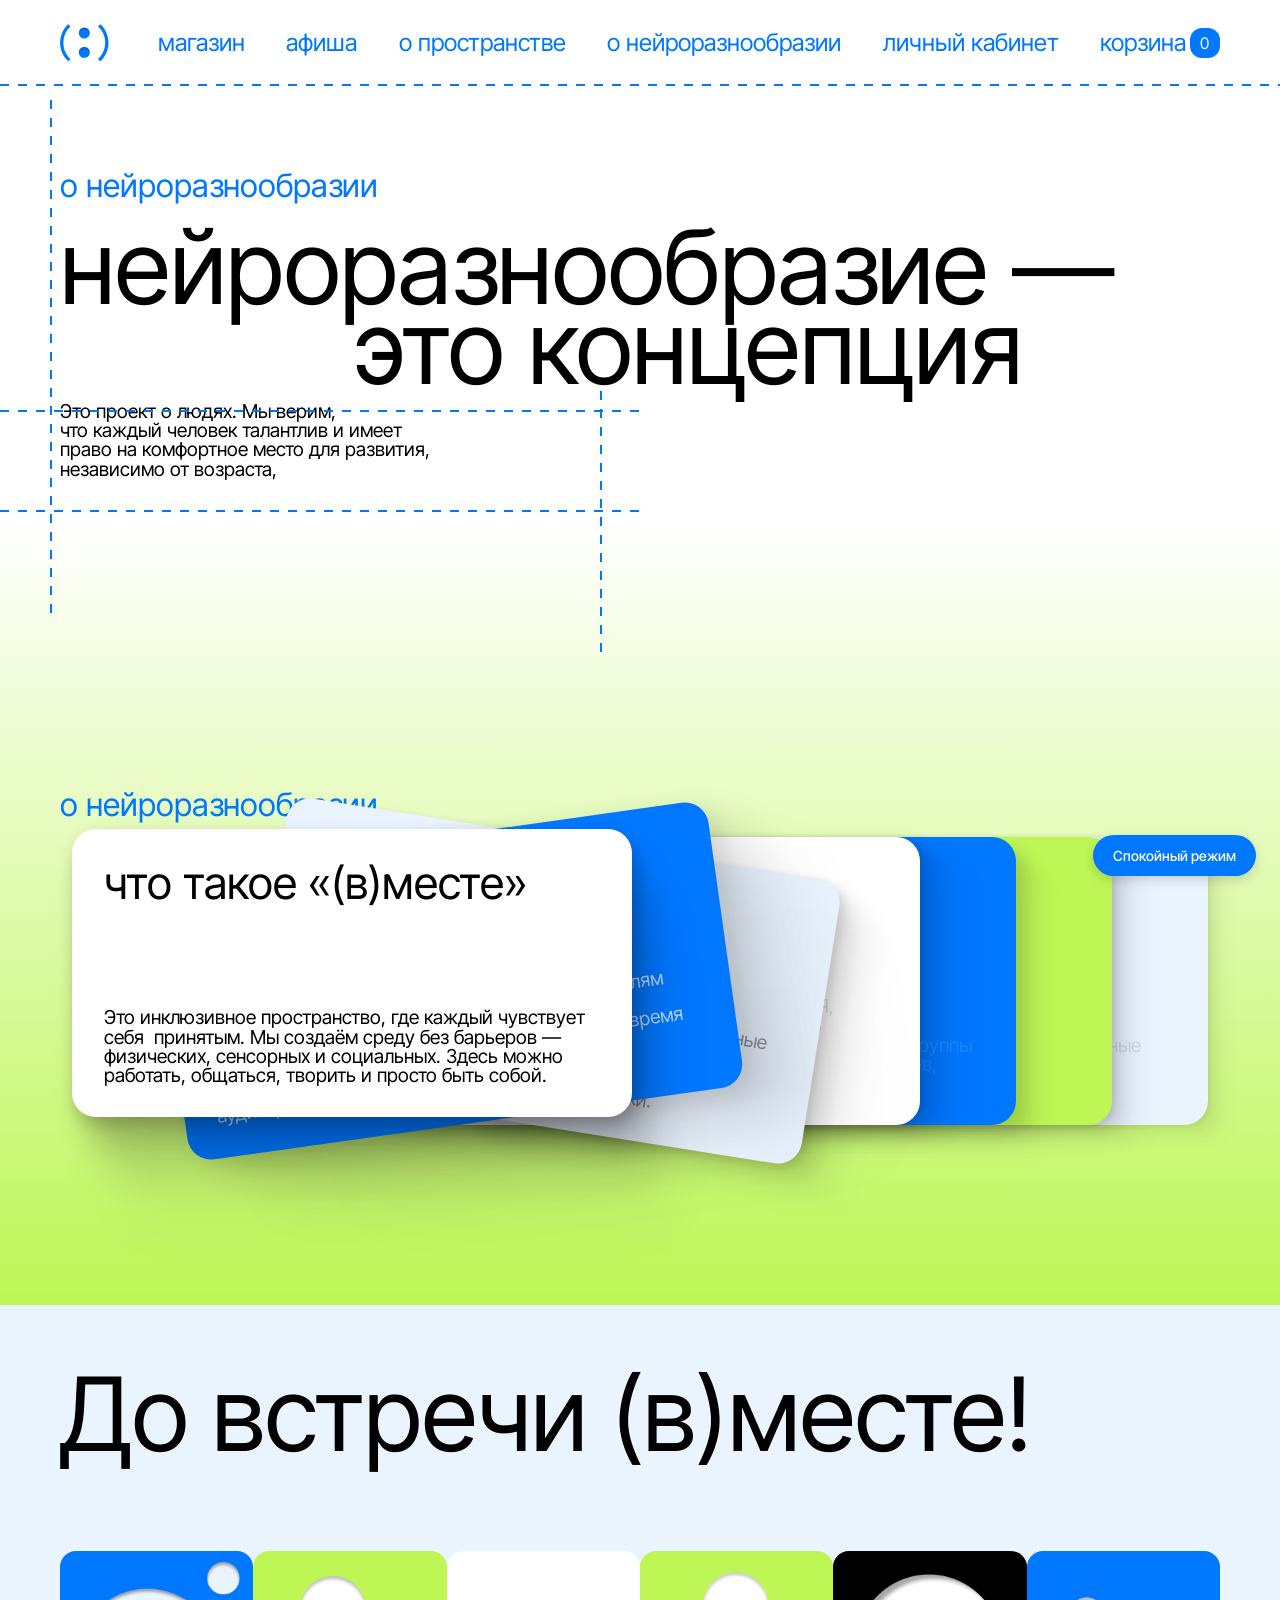
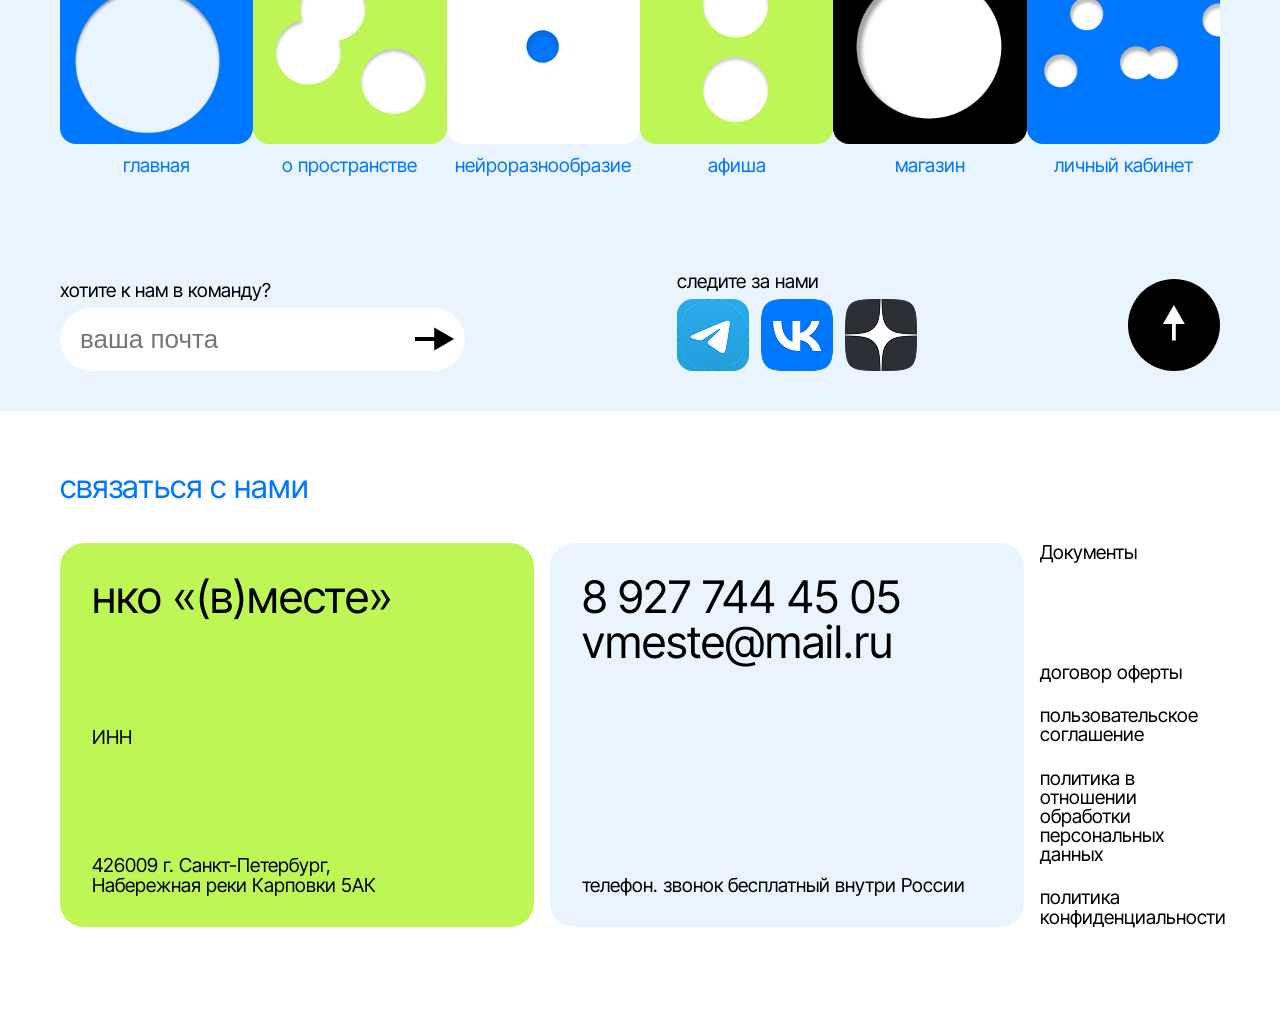
==== commit 558c5b7e: "feat: supabase CORS proxy, cache-busting, UI updates" ====
--- a/about neiro.html
+++ b/about neiro.html
@@ -3,6 +3,9 @@
 <head>
   <meta charset="UTF-8" />
   <meta name="viewport" content="width=device-width, initial-scale=1.0" />
+  <link rel="icon" type="image/png" href="media/лого.png">
+  <link rel="apple-touch-icon" href="media/лого.png">
+  <script src="js/local-cache.js"></script>
 
   <!-- fonts -->
   <link href="https://fonts.googleapis.com/css2?family=Inter+Tight:wght@400&display=swap" rel="stylesheet">
@@ -10,6 +13,7 @@
   <!-- styles -->
   <link rel="stylesheet" href="styles/base/reset.css">
   <link rel="stylesheet" href="styles/base/variables.css">
+  <link rel="stylesheet" href="styles/base/dark-theme.css">
   <link rel="stylesheet" href="styles/base/typography.css">
   
 
@@ -133,7 +137,7 @@
               <p class="abonement-item__description">
                 Всем! Людям с&nbsp;особенностями развития, родителям с&nbsp;детьми, тем&nbsp;кто&nbsp;работает удалённо, 
                 ищет единомышленников или&nbsp;просто хочет провести время в&nbsp;принимающей атмосфере. 
-                У&nbsp;нас&nbsp;нет&nbsp;«целевой&nbsp;аудитории»&nbsp;—&nbsp;есть&nbsp;сообщество.</p>
+                У&nbsp;нас&nbsp;нет&nbsp;«целевой аудитории»&nbsp;— есть&nbsp;сообщество.</p>
             </article>
             
             <article class="abonement-item abonement-item--lightblue">
@@ -382,9 +386,11 @@
 
   <script src="js/up.js"></script>
   <script src="js/burger.js"></script>
+  <script src="js/cart.js"></script>
   <script src="js/akk.js"></script>
+  <script src="js/theme.js"></script>
 
 <!-- ПЛАВНОЕ ПОЯВЛЕНИЕ ТЕКСТОВ В HERO (СТРАНИЦА О НЕЙРОРАЗНООБРАЗИИ) -->
  
 </body>
-</html>+</html>
--- a/styles/base/variables.css
+++ b/styles/base/variables.css
@@ -42,7 +42,7 @@
   --h1: clamp(54px, 8vw, 128px);
   --h2: clamp(28px, 3.5vw, 64px);
   --h3: clamp(16px, 2.5vw, 32px);
-  --body: clamp(12px, 1.5vw, 20px);
+  --body: clamp(16px, 1.5vw, 20px);
   --dec: clamp(12px, 1.5vw, 16px);
   --nav: clamp(16px, 2vw, 24px);
   --btn-primary: clamp(16px, 2.5vw, 32px);
--- a/styles/base/dark-theme.css
+++ b/styles/base/dark-theme.css
@@ -0,0 +1,259 @@
+/* ============================================
+   РЕЖИМ ПОНИЖЕННОЙ СЕНСОРНОЙ НАГРУЗКИ
+   Приглушённые, но сочные оттенки салатового и голубого
+   ============================================ */
+
+.low-sensory {
+  /* Основные цвета – снижена насыщенность, но сохранён характер */
+  --black: #2C3E50;              /* мягкий тёмно-серый вместо чёрного */
+  --white: #F8F9FA;              /* очень светлый серый вместо белого */
+  --blue: #5A8FBF;               /* приглушённый голубовато-синий (был #0077FF) */
+  --dark-blue: #4A7A9E;          /* чуть темнее для ховера */
+  --light-blue: #E2E8F0;         /* светлый серо-голубой для фонов */
+  --green: #A4D46A;              /* приглушённый, но сочный салатовый (был #BEF655) */
+
+  /* Градиент: зелёный → белый (цвета приглушены) */
+  --gradient-main: linear-gradient(to top, var(--green) 0%, var(--white) 60%);
+
+  /* Дополнительные переменные */
+  --card-bg: #FFFFFF;
+  --text-muted: #6C757D;
+  --hover-overlay: rgba(0, 0, 0, 0.03);
+  --shadow-sm: 0 4px 12px rgba(0, 0, 0, 0.05);
+  --shadow-md: 0 8px 20px rgba(0, 0, 0, 0.08);
+}
+
+/* --- 1. ТЕКСТ И ССЫЛКИ (глобально) --- */
+.low-sensory body,
+.low-sensory h1, .low-sensory h2, .low-sensory h3,
+.low-sensory p, .low-sensory span, .low-sensory li,
+.low-sensory .zone-label,
+.low-sensory .card p, .low-sensory .card h2,
+.low-sensory .abonement-item p, .low-sensory .abonement-item h2,
+.low-sensory .rule-card p, .low-sensory .rule-card h2,
+.low-sensory .footer__card p, .low-sensory .footer__card h2,
+.low-sensory .footer__links p {
+  color: var(--black) !important;
+}
+
+.low-sensory a:not(.btn):not(.low-sensory-fixed-btn) {
+  color: var(--blue) !important;
+}
+.low-sensory a:hover {
+  color: var(--dark-blue) !important;
+}
+
+/* --- 2. ФОНЫ (все контейнеры) --- */
+.low-sensory body,
+.low-sensory .hero,
+.low-sensory .faq,
+.low-sensory .about,
+.low-sensory .features,
+.low-sensory .location,
+.low-sensory .donate,
+.low-sensory #shop, .low-sensory #afisha,
+.low-sensory .mobile-menu,
+.low-sensory .modal__container,
+.low-sensory .shop-card,
+.low-sensory .mer-card,
+.low-sensory .account-order,
+.low-sensory .cart-item,
+.low-sensory .cart-summary,
+.low-sensory .card,
+.low-sensory .abonement-item,
+.low-sensory .rule-card {
+  background-color: var(--white) !important;
+}
+
+/* --- 3. ЦВЕТНЫЕ КАРТОЧКИ (все: карточки, абонементы, футер) --- */
+/* Синие карточки – светлый голубой фон */
+.low-sensory .card--blue,
+.low-sensory .abonement-item--blue,
+.low-sensory .rule-card--blue,
+.low-sensory .footer__card--blue {
+  background-color: #D4E4F5 !important;
+}
+/* Зелёные карточки – светлый салатовый фон */
+.low-sensory .card--green,
+.low-sensory .abonement-item--green,
+.low-sensory .rule-card--green,
+.low-sensory .footer__card--green {
+  background-color: #E8F5E0 !important;
+}
+.low-sensory .card--lightblue,
+.low-sensory .abonement-item--lightblue,
+.low-sensory .rule-card--lightblue {
+  background-color: var(--light-blue) !important;
+}
+
+/* --- 4. ФУТЕР (специфика) --- */
+.low-sensory #fbackf {
+  background-color: #E9ECEF !important;
+}
+.low-sensory #sback {
+  background-color: var(--white) !important;
+}
+.low-sensory .footer__links a {
+  color: var(--blue) !important;
+}
+.low-sensory .footer__icons .icon img {
+  filter: brightness(0.8) contrast(0.9) !important;
+}
+
+/* --- 5. КНОПКИ И ЭЛЕМЕНТЫ УПРАВЛЕНИЯ --- */
+.low-sensory .btn--primary {
+  background-color: var(--blue) !important;
+  color: var(--white) !important;
+}
+.low-sensory .btn--primary:hover {
+  background-color: var(--dark-blue) !important;
+}
+.low-sensory .btn--secondary,
+.low-sensory .btn--white,
+.low-sensory .shop__btn-toolbar,
+.low-sensory .mer__btn-toolbar {
+  background-color: #E9ECEF !important;
+  color: var(--blue) !important;
+  border: 1px solid #CED4DA !important;
+}
+.low-sensory .shop__search,
+.low-sensory .mer__search,
+.low-sensory .modal__input {
+  background-color: #F1F3F5 !important;
+  border-color: #CED4DA !important;
+  color: var(--black) !important;
+}
+
+/* --- 6. СЛАЙДЕР (пожертвования) --- */
+.low-sensory .track-fill {
+  background-color: var(--green) !important;
+}
+.low-sensory .track-btn.green {
+  background-color: var(--green) !important;
+  color: var(--black) !important;
+}
+.low-sensory .track-btn {
+  background-color: #ADB5BD !important;
+}
+
+/* --- 7. ПУНКТИРНЫЕ ЛИНИИ --- */
+.low-sensory .header::after,
+.low-sensory .features::after,
+.low-sensory .location::after,
+.low-sensory .donate::after,
+.low-sensory .dashed-line-1,
+.low-sensory .dashed-line-2,
+.low-sensory .dashed-line-3,
+.low-sensory .dashed-line-4 {
+  background: repeating-linear-gradient(
+    to right,
+    var(--blue) 0px,
+    var(--blue) 9px,
+    transparent 9px,
+    transparent 18px
+  ) !important;
+  opacity: 0.5;
+}
+
+/* --- 8. SVG И ИКОНКИ --- */
+.low-sensory .logo img,
+.low-sensory .nav-cart__icon svg rect,
+.low-sensory .cart-icon__icon svg path:first-child,
+.low-sensory .footer__buttonup svg path {
+  fill: var(--black) !important;
+  opacity: 0.8;
+}
+/* Слегка приглушаем изображения, но не инвертируем */
+.low-sensory img {
+  filter: brightness(0.98) contrast(0.95);
+}
+/* Карта пространства (SVG) */
+.low-sensory .zone {
+  stroke: #8C9AAB !important;
+}
+.low-sensory .zone-label {
+  fill: var(--black) !important;
+}
+
+/* --- 9. СКРОЛЛБАР --- */
+.low-sensory ::-webkit-scrollbar-thumb {
+  background: #ADB5BD !important;
+}
+
+/* --- 10. ФИКСИРОВАННАЯ КНОПКА ПЕРЕКЛЮЧЕНИЯ --- */
+.low-sensory-fixed-btn {
+  position: fixed;
+  bottom: 24px;
+  right: 24px;
+  z-index: 9999;
+  background-color: var(--blue);
+  color: white;
+  border: none;
+  border-radius: 60px;
+  padding: 12px 20px;
+  font-family: var(--font-primary);
+  font-size: 14px;
+  font-weight: 500;
+  cursor: pointer;
+  box-shadow: 0 4px 12px rgba(0, 0, 0, 0.15);
+  transition: all 0.2s ease;
+  display: flex;
+  align-items: center;
+  gap: 8px;
+  backdrop-filter: blur(4px);
+}
+.low-sensory-fixed-btn:hover {
+  transform: scale(1.02);
+  background-color: var(--dark-blue);
+  box-shadow: 0 6px 16px rgba(0, 0, 0, 0.2);
+}
+.low-sensory .low-sensory-fixed-btn {
+  background-color: var(--blue);
+  opacity: 0.9;
+}
+@media (max-width: 756px) {
+  .low-sensory-fixed-btn {
+    bottom: 16px;
+    right: 16px;
+    padding: 10px 16px;
+    font-size: 13px;
+  }
+}
+/* Приглушаем насыщенность всех изображений и иконок в футере */
+.low-sensory img,
+.low-sensory .footer__icons .icon img {
+  filter: saturate(0.55) brightness(0.98);
+}
+
+
+/* Специально для карточки мероприятия (event-detail) */
+.low-sensory .event-hero__date-card {
+  background:  #E8F5E0 !important;
+}
+
+/* --- 11. КНОПКА «НАВЕРХ» В ФУТЕРЕ (спокойный режим) --- */
+.low-sensory .footer__buttonup {
+  background-color: #adb0b6 !important;  /* приглушённый серый вместо чёрного */
+}
+.low-sensory .footer__buttonup svg path {
+  fill: #2C3E50 !important;  /* стрелка становится тёмно-серой (в тон тексту) */
+}
+.low-sensory .footer__buttonup:hover {
+  background-color: #5A7A9A !important;  /* при наведении — приглушённый синий */
+}
+
+/* --- 12. СЧЁТЧИК КОРЗИНЫ (синий фон с цифрой) --- */
+.low-sensory .nav-cart__icon svg rect {
+  fill: #91a8c0 !important;  /* фон счётчика — приглушённый синий (вместо яркого #0178FF) */
+}
+.low-sensory .nav-cart__count {
+  color: #2C3E50 !important;  /* цифра становится тёмно-серой (мягче, чем белый) */
+}
+
+/* Мобильная версия корзины */
+.low-sensory .cart-icon__icon svg path:first-child {
+  fill: #91a8c0 !important;
+}
+.low-sensory .cart-icon__icon .nav-cart__count {
+  color: #2C3E50 !important;
+}
--- a/styles/layout/header.css
+++ b/styles/layout/header.css
@@ -103,6 +103,17 @@
   display: inline-flex;
   align-items: center;
   justify-content: center;
+}
+
+.cart-icon__icon {
+  position: relative;
+  display: inline-flex;
+  align-items: center;
+  justify-content: center;
+}
+
+.cart-icon__icon svg path:nth-child(2) {
+  display: none;
 }
 
 .nav-cart__icon svg {
@@ -321,4 +332,10 @@
 .mobile-menu .nav-cart__icon svg,
 .mobile-menu .nav-cart__icon rect {
     display: none !important;
-}+}
+
+.cart-icon__icon .nav-cart__count {
+  top: 62%;
+  left: 49%;
+  font-size: 16px;
+}
--- a/styles/components/akk.css
+++ b/styles/components/akk.css
@@ -182,19 +182,179 @@
     opacity: 1 !important;
   }
 }
-
-/* Мобилка (756px) */
 @media (max-width: 756px) {
   .abonement-stack {
-    padding: 100px 12px;
-    margin: -100px -12px;
-    gap: 12px;
+    display: flex;
+    overflow-x: auto;
+    scroll-snap-type: x mandatory;
+    gap: 16px;
+    padding: 20px;
+    margin: 0;
+    -ms-overflow-style: none;
+    scrollbar-width: none;
+  }
+
+  .abonement-stack::-webkit-scrollbar {
+    display: none;
   }
 
   .abonement-item {
-    width: 100%;
+    flex: 0 0 90%;
+    min-width: 280px;
+    min-height: 320px;
     height: auto;
-    min-height: 200px;
+    scroll-snap-align: start;
+    padding: 28px 20px;
+    position: relative;
+    left: auto !important;
+    top: auto !important;
+    width: auto !important;
+    transform: none !important;
+    display: flex;
+    flex-direction: column;
+    justify-content: space-between;
+    box-sizing: border-box;
+    overflow-x: hidden;   /* ← запрещаем горизонтальное вылезание */
+  }
+
+  /* Главное: заставляем текст переноситься */
+  .abonement-item__title,
+  .abonement-item__description {
+    opacity: 1 !important;
+    max-width: 100%;
+    word-wrap: break-word;       /* старый стандарт */
+    overflow-wrap: break-word;   /* современный стандарт */
+    word-break: break-word;      /* для длинных слов */
+    white-space: normal;         /* запрещаем текст в одну строку */
+  }
+}
+.abonement-stack {
+  -ms-overflow-style: none;  /* IE и Edge */
+  scrollbar-width: none;     /* Firefox */
+}
+.abonement-stack::-webkit-scrollbar {
+  display: none;  /* Chrome, Safari, Opera */
+}
+
+
+/* ===== ПРАВИЛА (СТЕК) – полностью аналогично абонементам ===== */
+.rules-stack {
+  grid-column: 1 / -1;
+  position: relative;
+  min-height: 472px;
+}
+
+.rule-card {
+  display: flex;
+  flex-direction: column;
+  justify-content: space-between;
+  align-items: flex-start;
+  padding: 32px;
+  border-radius: 24px;
+  transition: transform 0.5s cubic-bezier(0.34, 1.56, 0.64, 1),
+              box-shadow 0.5s cubic-bezier(0.34, 1.56, 0.64, 1);
+  transform-origin: center center;
+  cursor: pointer;
+  width: 792px;
+  height: 408px;
+  position: absolute;
+  top: 0;
+  left: 0;
+}
+
+/* цвета */
+.rule-card--white { background-color: var(--white); }
+.rule-card--blue { background-color: var(--blue); }
+.rule-card--lightblue { background-color: var(--light-blue); }
+.rule-card--green { background-color: var(--green); }
+
+.rule-card__title,
+.rule-card__description {
+  transition: opacity 0.5s cubic-bezier(0.34, 1.56, 0.64, 1);
+}
+
+.rule-card.active-card {
+  transform: translateY(-8px) rotate(0deg) !important;
+}
+.rule-card.active-card .rule-card__title,
+.rule-card.active-card .rule-card__description {
+  opacity: 1 !important;
+}
+
+/* ноутбук (≤1608px) */
+@media (max-width: 1608px) {
+  .rules-stack { min-height: 388px; }
+  .rule-card { width: 560px; height: 324px; }
+}
+
+/* планшет (≤1156px) */
+@media (max-width: 1156px) {
+  .rules-stack {
+    display: flex;
+    overflow-x: auto;
+    scroll-snap-type: x mandatory;
+    gap: 16px;
+    min-height: auto;
+    padding: 80px 12px;
+    margin: -80px -12px;
+    -webkit-overflow-scrolling: touch;
+    -ms-overflow-style: none;
+    scrollbar-width: none;
+  }
+  .rules-stack::-webkit-scrollbar { display: none; }
+  .rule-card {
+    position: relative;
+    left: auto !important;
+    top: auto;
+    flex-shrink: 0;
+    scroll-snap-align: center;
+    transform: none !important;
+    width: 670px;
+    height: 320px;
+  }
+  .rule-card.active-card { transform: none !important; }
+  .rule-card__title,
+  .rule-card__description { opacity: 1 !important; }
+}
+
+/* мобилка (≤756px) – главное изменение */
+@media (max-width: 756px) {
+  .rules-stack {
+    display: flex;
+    overflow-x: auto;
+    scroll-snap-type: x mandatory;
+    gap: 16px;
     padding: 20px;
+    margin: 0;
+    -ms-overflow-style: none;
+    scrollbar-width: none;
+  }
+  .rules-stack::-webkit-scrollbar { display: none; }
+  .rule-card {
+    flex: 0 0 90%;
+    min-width: 280px;
+    min-height: 320px;
+    height: auto;
+    scroll-snap-align: start;
+    padding: 28px 20px;
+    position: relative;
+    left: auto !important;
+    top: auto !important;
+    width: auto !important;
+    transform: none !important;
+    display: flex;
+    flex-direction: column;
+    justify-content: space-between;
+    box-sizing: border-box;
+    overflow-x: hidden;
+  }
+  .rule-card__title,
+  .rule-card__description {
+    opacity: 1 !important;
+    max-width: 100%;
+    word-wrap: break-word;
+    overflow-wrap: break-word;
+    word-break: break-word;
+    white-space: normal;
   }
 }
--- a/styles/layout/footer.css
+++ b/styles/layout/footer.css
@@ -21,6 +21,7 @@
   height: auto;
   object-fit: contain;
   transition: transform 0.3s cubic-bezier(0.2, 0.9, 0.4, 1);
+  border-radius: 16px;
 }
 
 #zf {
--- a/styles/pages/abneiro.css
+++ b/styles/pages/abneiro.css
@@ -292,20 +292,7 @@
   }
 
 
-  @media (max-width: 756px) {
-  .abonement-stack {
-    padding: 100px 12px;
-    margin: -100px -12px;
-    gap: 12px;
-  }
-
-  .abonement-item {
-    width: 100%;
-    height: auto;
-    min-height: 200px;
-    padding: 20px;
-  }
-}
+
 }
 
 
